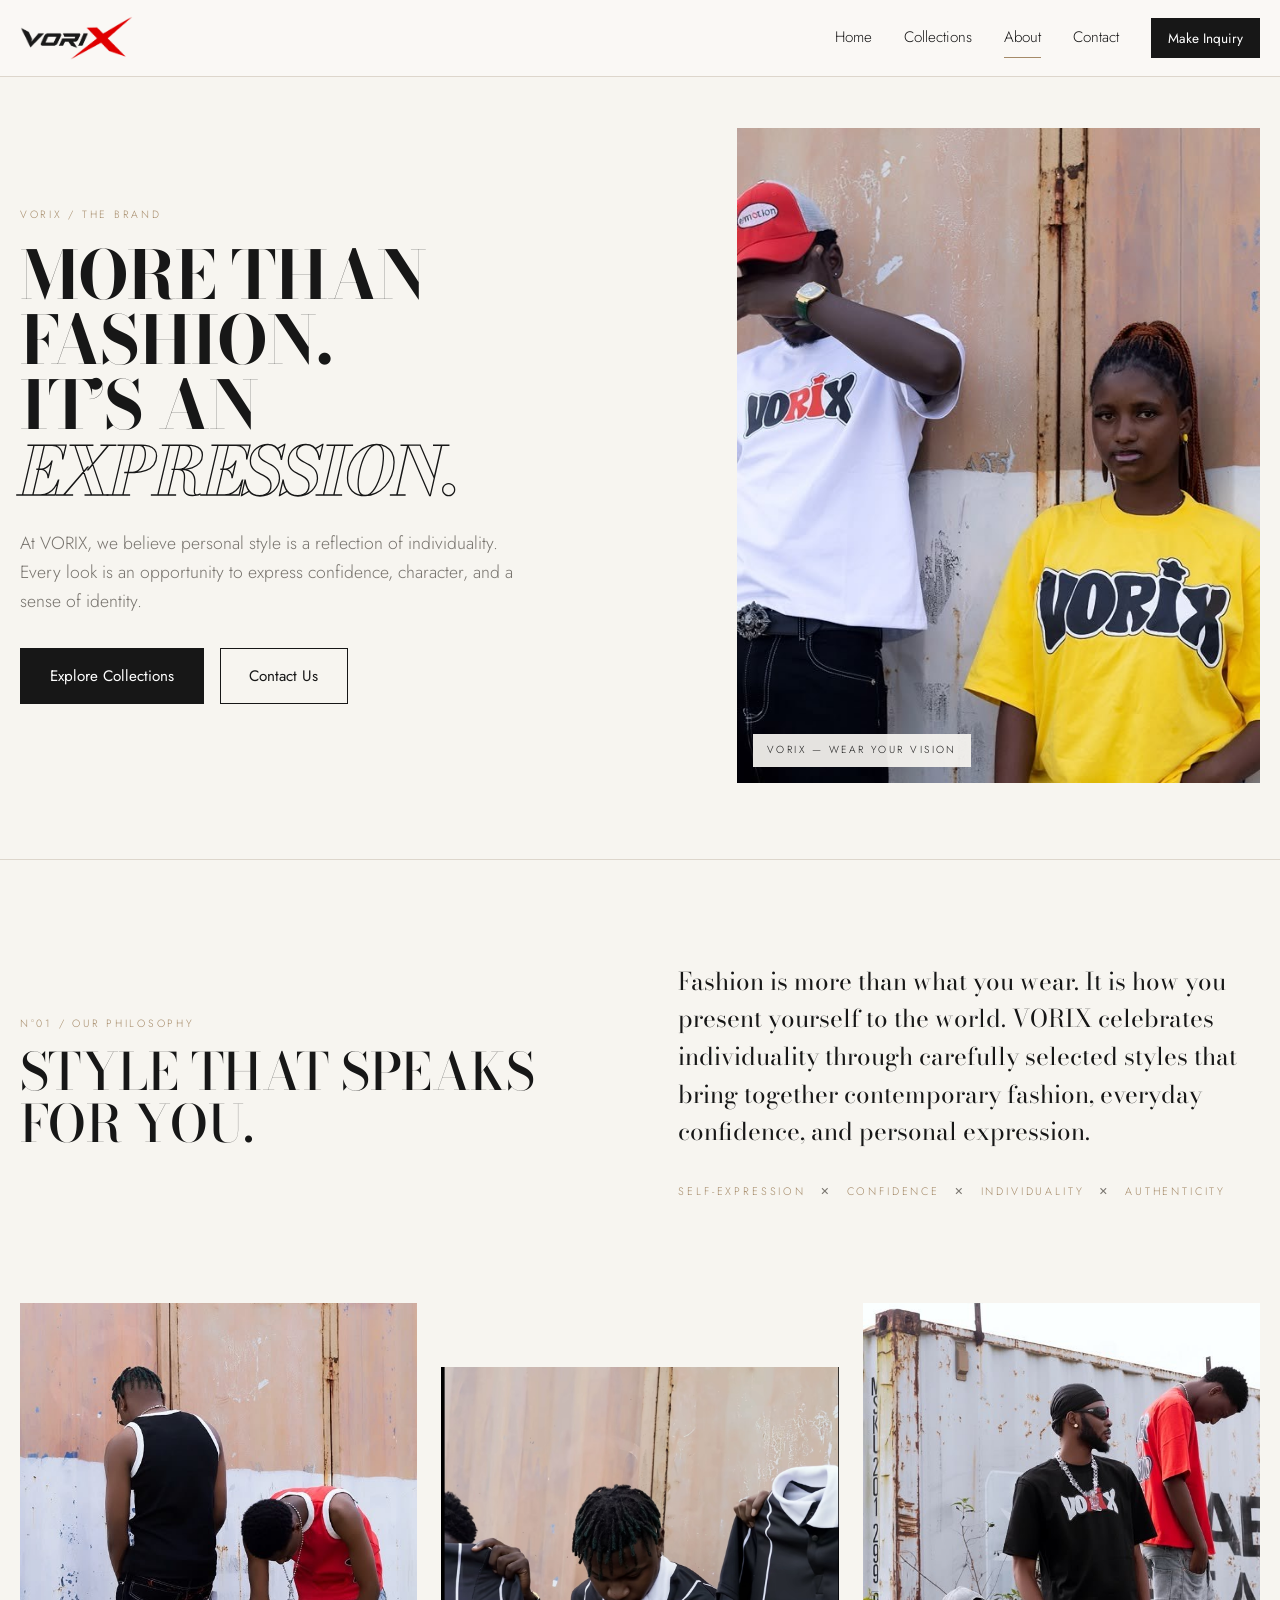
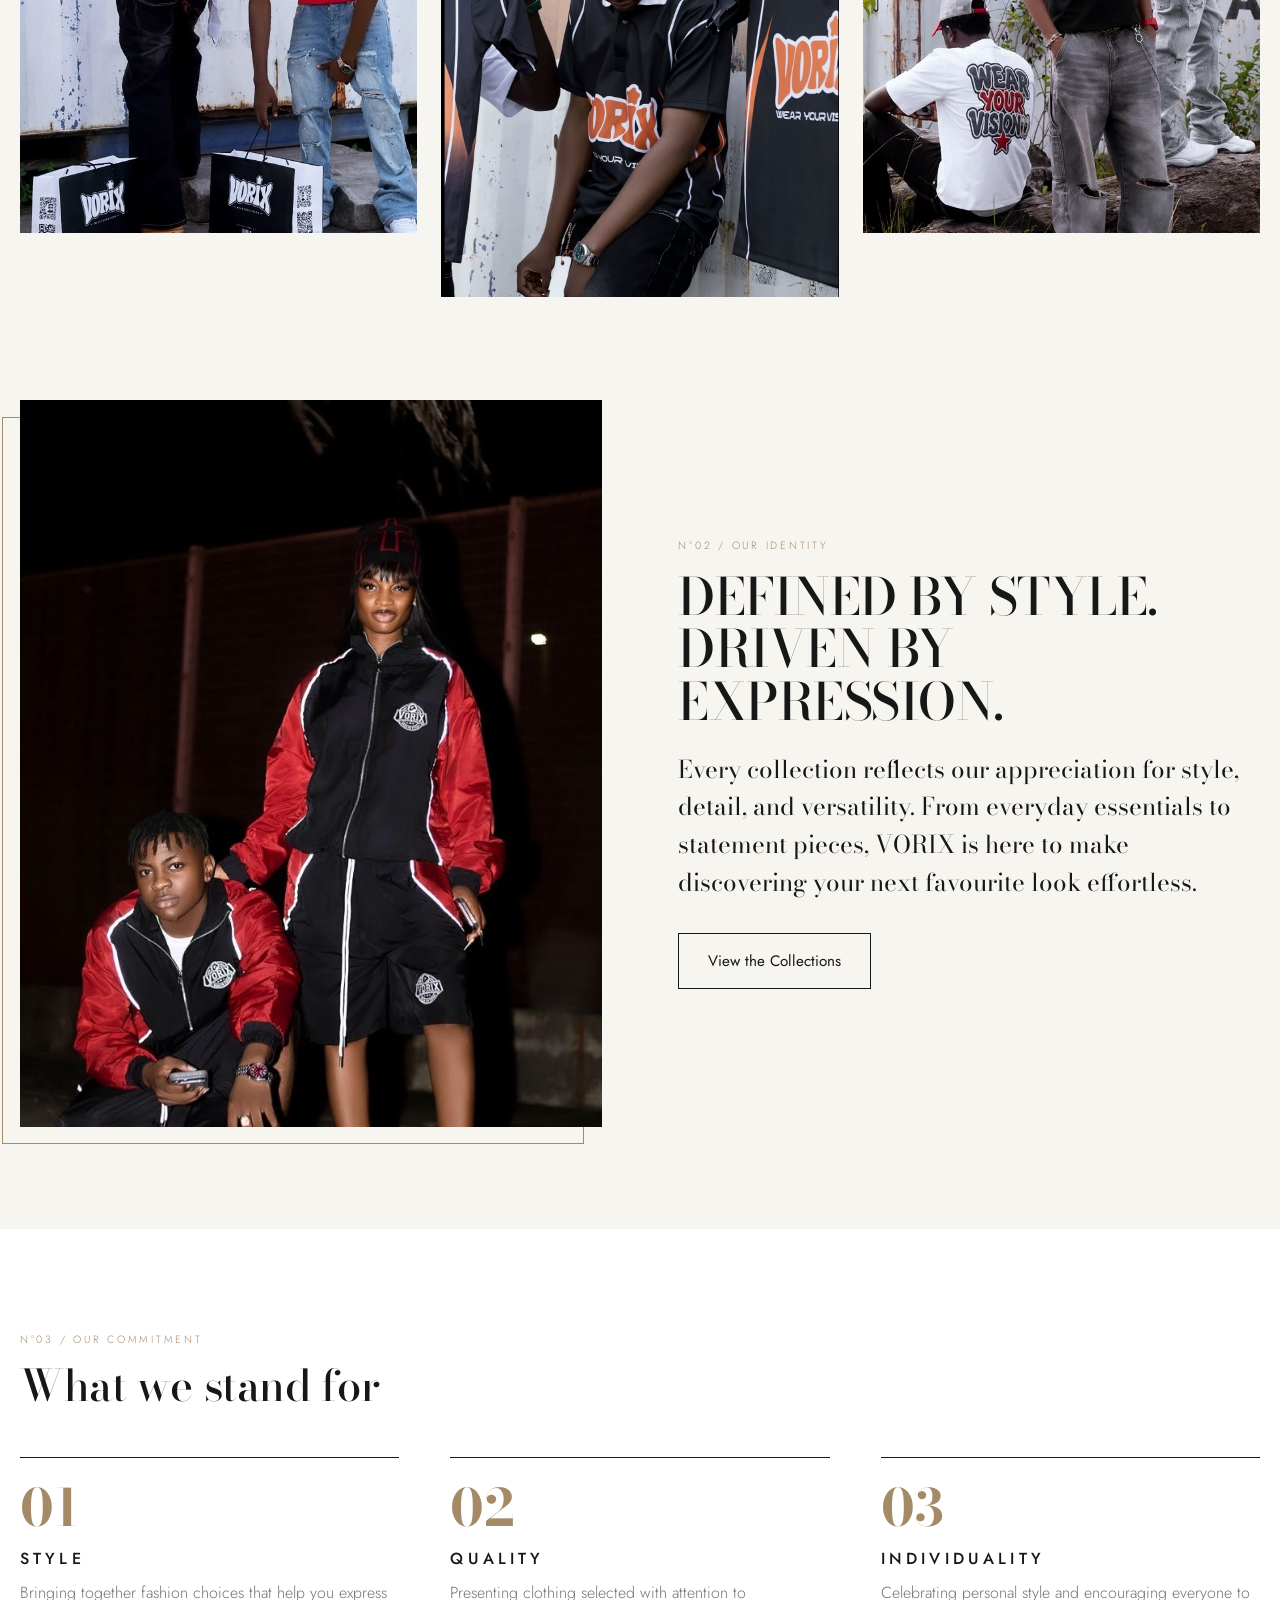
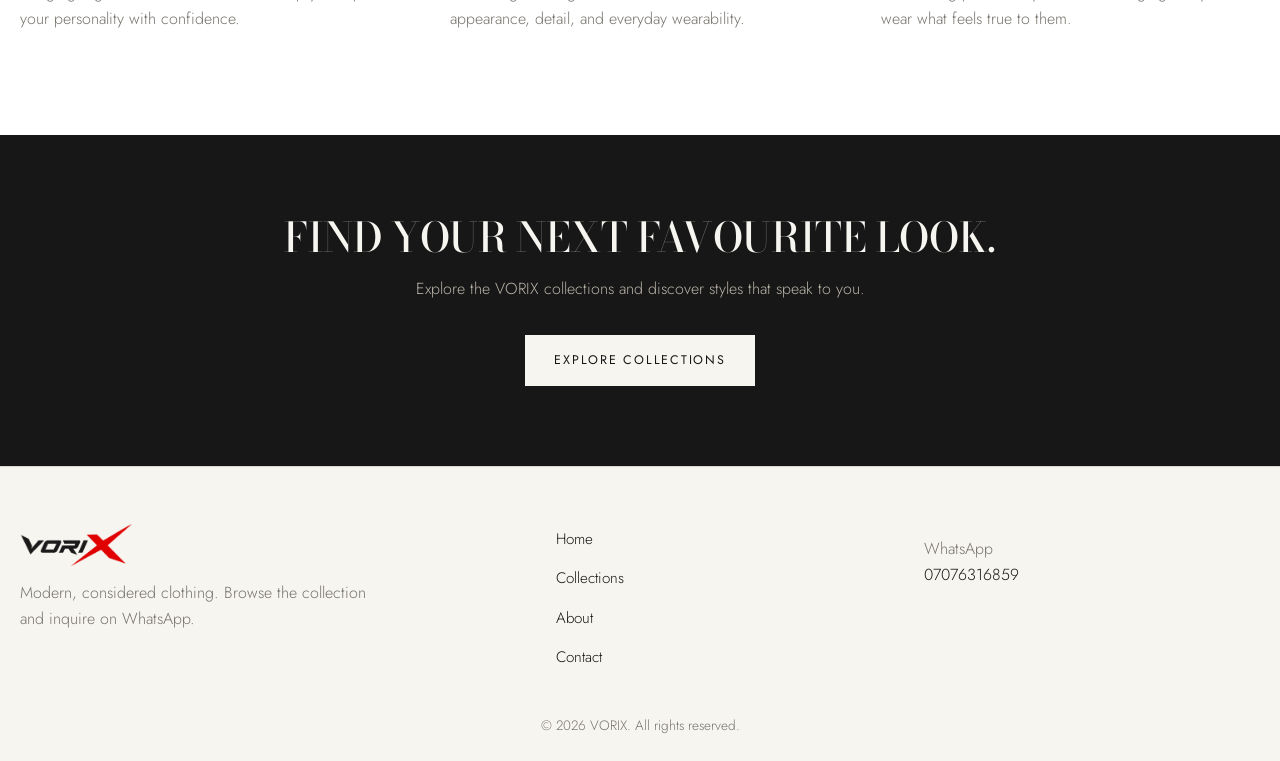
==== about.html @ 51e344a9 "Add files via upload" ====
<!DOCTYPE html>
<html lang="en">
<head>
<meta charset="UTF-8">
<meta name="viewport" content="width=device-width, initial-scale=1">
<title>About | VORIX</title>
<meta name="description" content="Learn about VORIX, its philosophy and fashion identity.">
<meta property="og:title" content="About | VORIX">
<meta property="og:description" content="Learn about VORIX, its philosophy and fashion identity.">
<meta property="og:type" content="website">
<meta property="og:image" content="assets/images/hero.jpg">
<link rel="icon" href="assets/icons/favicon.png">
<link rel="preconnect" href="https://fonts.googleapis.com">
<link rel="preconnect" href="https://fonts.gstatic.com" crossorigin>
<link href="https://fonts.googleapis.com/css2?family=Bodoni+Moda:ital,wght@0,500;0,700;1,500;1,700&family=Jost:wght@300;400;500&display=swap" rel="stylesheet">
<link rel="stylesheet" href="css/style.css">
<link rel="stylesheet" href="css/about.css">
<script>
function imgFallback(i){i.onerror=null;i.src='data:image/svg+xml;utf8,'+encodeURIComponent('<svg xmlns="http://www.w3.org/2000/svg" viewBox="0 0 400 500"><rect width="400" height="500" fill="#E8E2D9"/><text x="200" y="255" text-anchor="middle" font-family="Georgia,serif" font-size="28" letter-spacing="6" fill="#8A8178">VORIX</text></svg>');}
function fitImg(i){var t=i.naturalHeight/i.naturalWidth>1.18;i.classList.toggle('tall',t);i.parentElement.style.background=(t&&i.dataset.bg)?i.dataset.bg:'';}
function logoFallback(i){var s=document.createElement('span');s.className='wordmark';s.textContent='VORIX';i.replaceWith(s);}
</script>
</head>
<body>
<a class="skip" href="#main">Skip to content</a>
<header class="site-header">
  <div class="container bar">
    <a class="logo" href="index.html" aria-label="VORIX home"><img src="assets/images/logo.png" alt="VORIX" onerror="logoFallback(this)"></a>
    <nav id="nav" aria-label="Main">
      <a href="index.html" >Home</a>
      <a href="collections.html" >Collections</a>
      <a href="about.html" aria-current="page">About</a>
      <a href="contact.html" >Contact</a>
      <a class="btn btn-sm nav-cta" href="#" data-wa target="_blank" rel="noopener">Make Inquiry</a>
    </nav>
    <button class="menu-btn" aria-label="Menu" aria-expanded="false" aria-controls="nav"><span></span><span></span></button>
  </div>
</header>
<main id="main">
<section class="ab-hero"><div class="container wrap">
  <div class="ab-text">
    <span class="eyebrow">VORIX / The Brand</span>
    <h1><span class="l">MORE THAN FASHION.</span><span class="l">IT’S AN <em>EXPRESSION.</em></span></h1>
    <p class="lead">At VORIX, we believe personal style is a reflection of individuality. Every look is an opportunity to express confidence, character, and a sense of identity.</p>
    <div class="btn-row"><a class="btn" href="collections.html">Explore Collections</a><a class="btn btn-ghost" href="contact.html">Contact Us</a></div>
  </div>
  <figure class="ab-photo frame"><img src="assets/images/brand/brand-01.jpg" alt="Two models wearing white and yellow VORIX graphic tees against a rusted container" onerror="imgFallback(this)"><figcaption>VORIX — Wear Your Vision</figcaption></figure>
</div></section>

<section class="ab-phil"><div class="container ab-two reveal">
  <div><span class="eyebrow">N°01 / Our Philosophy</span><h2>STYLE THAT SPEAKS FOR YOU.</h2></div>
  <div><p class="big">Fashion is more than what you wear. It is how you present yourself to the world. VORIX celebrates individuality through carefully selected styles that bring together contemporary fashion, everyday confidence, and personal expression.</p>
  <p class="keys">Self-expression<i>✕</i>Confidence<i>✕</i>Individuality<i>✕</i>Authenticity</p></div>
</div></section>

<section class="container ab-strip" aria-label="VORIX photography">
  <figure class="reveal"><img src="assets/images/brand/brand-02.jpg" alt="Models beside VORIX shopping bags" loading="lazy" onerror="imgFallback(this)"></figure>
  <figure class="reveal"><img src="assets/images/brand/brand-04.jpg" alt="Models in black and orange VORIX jerseys" loading="lazy" onerror="imgFallback(this)"></figure>
  <figure class="reveal"><img src="assets/images/hero.jpg" alt="Three models in VORIX graphic tees" loading="lazy" onerror="imgFallback(this)"></figure>
</section>

<section class="ab-id"><div class="container ab-two flip">
  <figure class="ab-photo frame reveal"><img src="assets/images/brand/brand-03.jpg" alt="Two models in red and black VORIX track sets at night" loading="lazy" onerror="imgFallback(this)"></figure>
  <div class="reveal"><span class="eyebrow">N°02 / Our Identity</span><h2>DEFINED BY STYLE. DRIVEN BY EXPRESSION.</h2>
  <p class="big">Every collection reflects our appreciation for style, detail, and versatility. From everyday essentials to statement pieces, VORIX is here to make discovering your next favourite look effortless.</p>
  <a class="btn btn-ghost" href="collections.html">View the Collections</a></div>
</div></section>

<section class="ab-commit"><div class="container">
  <div class="reveal"><span class="eyebrow">N°03 / Our Commitment</span><h2>What we stand for</h2></div>
  <div class="ab-cols">
    <article class="reveal"><b>01</b><h3>STYLE</h3><p>Bringing together fashion choices that help you express your personality with confidence.</p></article>
    <article class="reveal"><b>02</b><h3>QUALITY</h3><p>Presenting clothing selected with attention to appearance, detail, and everyday wearability.</p></article>
    <article class="reveal"><b>03</b><h3>INDIVIDUALITY</h3><p>Celebrating personal style and encouraging everyone to wear what feels true to them.</p></article>
  </div>
</div></section>

<section class="cta"><div class="container reveal"><h2>FIND YOUR NEXT FAVOURITE LOOK.</h2><p>Explore the VORIX collections and discover styles that speak to you.</p>
  <div class="btn-row center"><a class="btn" href="collections.html">Explore Collections</a></div></div></section>
</main>
<footer class="site-footer">
  <div class="container foot">
    <div><a class="logo" href="index.html"><img src="assets/images/logo.png" alt="VORIX" onerror="logoFallback(this)"></a>
      <p>Modern, considered clothing. Browse the collection and inquire on WhatsApp.</p></div>
    <nav aria-label="Footer"><a href="index.html">Home</a><a href="collections.html">Collections</a><a href="about.html">About</a><a href="contact.html">Contact</a></nav>
    <div><p>WhatsApp</p><a href="#" data-wa target="_blank" rel="noopener">07076316859</a></div>
  </div>
  <p class="copy">© <span class="year"></span> VORIX. All rights reserved.</p>
</footer>
<script src="js/products.js"></script>
<script src="js/main.js"></script>

</body>
</html>
---- css/style.css ----
:root{--bg:#FAF8F5;--ink:#1A1A1A;--stone:#6F675F;--sand:#E8E2D9;--line:#DDD6CC;--max:1280px}
*{box-sizing:border-box;margin:0}html{scroll-behavior:smooth}
body{font:300 1rem/1.65 Jost,system-ui,sans-serif;background:var(--bg);color:var(--ink);overflow-x:hidden}
img{display:block;max-width:100%}a{color:inherit;text-decoration:none}
h1,h2,h3{font-family:"Bodoni Moda",Georgia,serif;font-weight:500;line-height:1.1}
h1{font-size:clamp(2.8rem,6vw,5rem)}h2{font-size:clamp(1.8rem,3.2vw,2.6rem)}h3{font-size:1.3rem}
.container{width:min(100% - 2.5rem,var(--max));margin-inline:auto}
.muted{color:var(--stone);font-size:.9rem}
:focus-visible{outline:2px solid var(--ink);outline-offset:3px}
.skip{position:absolute;left:-999px}.skip:focus{left:1rem;top:1rem;background:#fff;padding:.5rem;z-index:99}
.site-header{position:sticky;top:0;z-index:50;background:rgba(250,248,245,.94);backdrop-filter:blur(8px);border-bottom:1px solid var(--line)}
.bar{display:flex;align-items:center;justify-content:space-between;height:76px}
.logo img{height:44px;width:auto}.wordmark{font:500 1.6rem "Bodoni Moda",serif;letter-spacing:.35em}
nav{display:flex;align-items:center;gap:2rem}nav a{font-size:.95rem;padding:.25rem 0;border-bottom:1px solid transparent;transition:border-color .25s}
nav a:hover,nav a[aria-current]{border-color:var(--ink)}nav a.btn{border:1px solid var(--ink)}
.btn{display:inline-block;background:var(--ink);color:#fff;padding:.9rem 1.8rem;border:1px solid var(--ink);font-weight:400;cursor:pointer;font-family:inherit;font-size:.95rem;transition:background .25s,color .25s}
.btn:hover{background:transparent;color:var(--ink)}.btn-ghost{background:transparent;color:var(--ink)}.btn-ghost:hover{background:var(--ink);color:#fff}
.btn-sm{padding:.5rem 1rem;font-size:.85rem}nav a.btn:hover{border-color:var(--ink)}
.btn-row{display:flex;gap:1rem;flex-wrap:wrap}.center{justify-content:center}
.link{border-bottom:1px solid var(--ink);padding-bottom:1px}
.menu-btn{display:none;background:none;border:0;width:40px;height:40px;cursor:pointer;position:relative}
.menu-btn span{position:absolute;left:8px;right:8px;height:1.5px;background:var(--ink);transition:transform .3s}
.menu-btn span:first-child{top:15px}.menu-btn span:last-child{top:23px}
.menu-btn[aria-expanded=true] span:first-child{transform:translateY(4px) rotate(45deg)}.menu-btn[aria-expanded=true] span:last-child{transform:translateY(-4px) rotate(-45deg)}
.hero{padding:2.5rem 0 4rem}.hero-grid{display:grid;grid-template-columns:1fr 1.1fr;gap:4rem;align-items:center}
.hero-text p{margin:1.5rem 0 2rem;max-width:30rem;color:var(--stone);font-size:1.1rem}
.hero-img{aspect-ratio:4/5;max-height:80vh;overflow:hidden;background:var(--sand)}.hero-img img{width:100%;height:100%;object-fit:cover;object-position:center top}
.section{padding:5rem 0}.alt{background:#fff}
.sec-head{display:flex;justify-content:space-between;align-items:baseline;gap:1rem;margin-bottom:2.2rem}
.tiles{display:grid;grid-template-columns:repeat(auto-fit,minmax(220px,1fr));gap:1.25rem}
.tile{position:relative;aspect-ratio:3/4;overflow:hidden;background:var(--sand)}
.tile img,.card-img img{width:100%;height:100%;object-fit:cover;transition:transform .8s ease}
.tile:hover img,.card:hover .card-img img{transform:scale(1.05)}
.tile-text{position:absolute;inset:auto 0 0;padding:1.2rem;color:#fff;background:linear-gradient(transparent,rgba(0,0,0,.55));display:flex;flex-direction:column}
.tile-text strong{font:500 1.5rem "Bodoni Moda",serif}.tile-text small{opacity:.85}
.grid{display:grid;grid-template-columns:repeat(4,1fr);gap:2rem 1.5rem}
.card-img{display:block;position:relative;aspect-ratio:3/4;overflow:hidden;background:var(--sand)}
.tag{position:absolute;top:.8rem;left:.8rem;background:var(--bg);font-size:.75rem;padding:.2rem .6rem}
.card-body{padding-top:.9rem}.card-body h3{margin:.15rem 0 .3rem}.price{font-weight:500}.avail{font-size:.85rem;color:var(--stone)}
.card-actions{display:flex;align-items:center;justify-content:space-between;gap:.5rem;margin-top:.9rem;flex-wrap:wrap}
.editorial{display:grid;grid-template-columns:1fr 1fr;gap:4rem;align-items:center}
.ed-img{aspect-ratio:4/5;overflow:hidden;background:var(--sand)}.ed-img img{width:100%;height:100%;object-fit:cover}
.ed-text p{margin:1.2rem 0 2rem;max-width:30rem;color:var(--stone)}
.cta{background:var(--sand);text-align:center;padding:5rem 0}.cta p{margin:1rem 0 2rem;color:var(--stone)}
.site-footer{border-top:1px solid var(--line);padding:3.5rem 0 1.5rem}
.foot{display:grid;grid-template-columns:1.5fr 1fr 1fr;gap:2rem}.foot p{color:var(--stone);margin-top:.8rem;max-width:22rem}
.foot nav{flex-direction:column;align-items:flex-start;gap:.4rem}.foot a:hover{text-decoration:underline}
.copy{text-align:center;margin-top:2.5rem;font-size:.85rem;color:var(--stone)}
.reveal{opacity:0;transform:translateY(16px);transition:opacity .7s ease,transform .7s ease}.reveal.in{opacity:1;transform:none}
@media(max-width:1000px){.grid{grid-template-columns:repeat(3,1fr)}}
@media(max-width:820px){
 .menu-btn{display:block}
 nav{position:absolute;top:76px;left:0;right:0;background:var(--bg);flex-direction:column;align-items:flex-start;padding:0 1.25rem;gap:1.2rem;max-height:0;overflow:hidden;border-bottom:1px solid transparent;transition:max-height .35s ease,padding .35s}
 nav.open{max-height:420px;padding:1.5rem 1.25rem;border-color:var(--line)}
 .hero-grid,.editorial{grid-template-columns:1fr;gap:2rem}.hero-img{max-height:none;order:-1}
 .grid{grid-template-columns:repeat(2,1fr);gap:1.5rem 1rem}.foot{grid-template-columns:1fr}.section{padding:3.5rem 0}
 .tiles{grid-template-columns:repeat(2,1fr)}
}
@media(max-width:480px){.btn-row .btn{flex:1;text-align:center}.card-actions .btn{flex:1;text-align:center}}
@media(prefers-reduced-motion:reduce){html{scroll-behavior:auto}*{transition:none!important}.reveal{opacity:1;transform:none}}
:root{--red:#D80000}
.tag{background:var(--red);color:#fff}
.link:hover,.tile:hover strong{color:var(--red)}.link:hover{border-color:var(--red)}
nav a:hover,nav a[aria-current]{border-color:var(--red)}
.hero-img img{object-position:center 30%}
.card-body h3{font-size:1.25rem}
@media(max-width:480px){.logo img{height:38px}}

/* ===== Premium palette + hero (art-directed) ===== */
:root{--bg:#F7F5F0;--ink:#171717;--stone:#77736D;--bronze:#A58A68;--display:"Bodoni Moda",Georgia,serif}
.tag{background:var(--bronze)}
.link:hover,.tile:hover strong{color:var(--bronze)}.link:hover{border-color:var(--bronze)}
nav a:hover,nav a[aria-current]{border-color:var(--bronze)}
h1,h2{letter-spacing:-.01em}
.hero{padding:clamp(1.25rem,2.5vw,2.25rem) 0 clamp(3rem,6vw,5rem)}
.hero-grid{display:grid;grid-template-columns:45fr 55fr;gap:clamp(1.5rem,3.5vw,4rem);width:min(100% - 2.5rem,1560px);margin-inline:auto;min-height:clamp(560px,80vh,880px);align-items:stretch}
.hero-text{display:flex;flex-direction:column;justify-content:center;min-width:0;padding:.5rem 0}
.label{display:flex;align-items:center;gap:1rem;font-size:.7rem;letter-spacing:.28em;text-transform:uppercase;color:var(--stone)}
.label b{color:var(--bronze);font-weight:500}.label::after{content:"";height:1px;width:56px;background:var(--bronze)}
.hero h1{font-family:var(--display);font-weight:700;font-size:clamp(2.5rem,5.2vw,6.2rem);line-height:.96;letter-spacing:-.02em;margin:1.7rem 0}
.hero h1 .ln{display:block;white-space:nowrap}
.hero h1 em{font-style:italic;color:transparent;-webkit-text-stroke:1.3px var(--ink)}
.hero .sub{max-width:28rem;color:var(--stone);font-size:1.05rem;margin:0 0 2rem}
.hero .btn{text-transform:uppercase;letter-spacing:.14em;font-size:.76rem;padding:1.05rem 1.9rem}
.hero-foot{display:flex;align-items:center;justify-content:space-between;margin-top:clamp(2rem,5vh,3.5rem);padding-top:1rem;border-top:1px solid var(--line);font-size:.68rem;letter-spacing:.28em;text-transform:uppercase;color:var(--stone)}
.scroll{display:flex;align-items:center;gap:.8rem}.scroll i{display:block;width:1px;height:34px;background:var(--ink);transform-origin:top;animation:drop 2.4s ease-in-out infinite}
.sig{font-family:var(--display);font-weight:700;font-size:.95rem;letter-spacing:.3em;color:var(--ink)}.sig b{color:var(--bronze)}
.hero-photo{position:relative;margin:0;overflow:hidden;border-radius:2px;background:var(--sand);min-height:420px}
.hero-photo img{position:absolute;inset:0;width:100%;height:100%;object-fit:cover;object-position:center 42%}
.hero-photo figcaption,.hero-photo .idx{position:absolute;background:rgba(247,245,240,.93);color:var(--ink);font-size:.64rem;letter-spacing:.24em;text-transform:uppercase;padding:.5rem .9rem}
.hero-photo figcaption{left:1.1rem;bottom:1.1rem}.hero-photo .idx{right:1.1rem;top:1.1rem;color:var(--stone)}
@keyframes up{from{opacity:0;transform:translateY(22px)}to{opacity:1;transform:none}}
@keyframes fade{from{opacity:0}to{opacity:1}}
@keyframes wipe{from{clip-path:inset(0 0 100% 0)}to{clip-path:inset(0)}}
@keyframes zoom{from{transform:scale(1.08)}to{transform:none}}
@keyframes drop{0%{transform:scaleY(0)}55%{transform:scaleY(1);opacity:1}100%{transform:scaleY(1);opacity:0}}
.label{animation:fade .8s .1s both}
.hero h1 .ln:nth-child(1){animation:up .9s .3s both}.hero h1 .ln:nth-child(2){animation:up .9s .45s both}
.hero .sub{animation:up .8s .7s both}.hero .btn-row{animation:up .8s .85s both}.hero-foot{animation:fade 1s 1.1s both}
.hero-photo{animation:wipe 1.2s .35s cubic-bezier(.7,0,.2,1) both}.hero-photo img{animation:zoom 1.8s .35s ease-out both}
@media(max-width:820px){
 .hero-grid{grid-template-columns:1fr;min-height:0;gap:1.75rem}
 .hero h1{font-size:clamp(2.4rem,11vw,4.2rem);margin:1.2rem 0}
 .hero-photo{aspect-ratio:4/5;min-height:0}.hero-foot .scroll{display:none}.hero-foot{margin-top:1.5rem}
}
@media(prefers-reduced-motion:reduce){.hero *,.hero-photo,.label{animation:none!important}}
.hero-grid{width:min(100% - 2.5rem,var(--max))}
.hero h1{font-size:clamp(2.5rem,4.8vw,5.6rem)}
.label{font-size:.66rem;letter-spacing:.22em;white-space:nowrap}
@media(max-width:820px){.label{white-space:normal;line-height:1.6}.label::after{display:none}.hero h1{font-size:clamp(2.4rem,11vw,4.2rem)}}

/* ===== Premium enhancement pass ===== */
body{animation:fade .6s both}
.eyebrow{display:block;font-size:.66rem;letter-spacing:.26em;text-transform:uppercase;color:var(--bronze);margin-bottom:.8rem}
.site-header{transition:box-shadow .3s}.site-header.scrolled{box-shadow:0 8px 28px rgba(23,23,23,.07)}
nav a:not(.btn){position:relative;border-bottom:0!important}
nav a:not(.btn)::after{content:"";position:absolute;left:0;right:0;bottom:-3px;height:1px;background:var(--bronze);transform:scaleX(0);transform-origin:left;transition:transform .35s}
nav a:not(.btn):hover::after,nav a[aria-current]::after{transform:scaleX(1)}
.marquee{border-block:1px solid var(--line);overflow:hidden;padding:.95rem 0}
.track{display:flex;width:max-content;animation:slide 40s linear infinite}
.track span,.track i{white-space:nowrap;padding-right:2.2rem;font-family:var(--display);font-weight:700;font-size:.8rem;letter-spacing:.34em}
.track i{font-style:normal;color:var(--bronze);font-size:.7rem}
@keyframes slide{to{transform:translateX(-50%)}}
.sec-head h2{margin:0}.sec-head{align-items:flex-end}
.tile-text strong::after{content:" →";opacity:0;margin-left:-.5em;transition:opacity .3s,margin .3s}
.tile:hover .tile-text strong::after{opacity:1;margin-left:0}
.card-img::after{content:"View details";position:absolute;inset:auto 0 0;padding:.85rem;text-align:center;background:rgba(247,245,240,.94);font-size:.64rem;letter-spacing:.24em;text-transform:uppercase;transform:translateY(100%);transition:transform .35s ease}
.card:hover .card-img::after{transform:none}
@media(hover:none){.card-img::after{display:none}}
.card-body .muted{font-size:.68rem;letter-spacing:.2em;text-transform:uppercase}
.card-actions .link{font-size:.7rem;letter-spacing:.16em;text-transform:uppercase}
.card-actions .btn{text-transform:uppercase;letter-spacing:.12em;font-size:.66rem}
.ed-img{position:relative;overflow:visible;isolation:isolate}
.ed-img::before{content:"";position:absolute;inset:1.1rem -1.1rem -1.1rem 1.1rem;border:1px solid var(--bronze);z-index:-1}
.ed-img img{aspect-ratio:4/5}
.ed-text .eyebrow{margin-bottom:1rem}
.cta{background:var(--ink);color:var(--bg)}.cta p{color:#B9B3A9}
.cta .btn{background:var(--bg);color:var(--ink);border-color:var(--bg)}.cta .btn:hover{background:transparent;color:var(--bg)}
.cta .btn-ghost{background:transparent;color:var(--bg);border-color:rgba(247,245,240,.5)}.cta .btn-ghost:hover{background:var(--bg);color:var(--ink)}
.page-head{border-bottom:1px solid var(--line);margin-bottom:2.5rem;padding-bottom:3rem!important}
.page-head h1{text-transform:uppercase}
@media(max-width:820px){.ed-img::before{inset:.8rem -.8rem -.8rem .8rem}.sec-head{flex-wrap:wrap}}
@media(prefers-reduced-motion:reduce){body,.track{animation:none!important}}

/* ===== Colour-variant cards ===== */
.card-img{aspect-ratio:1/1}.tile{aspect-ratio:1/1}
.card-img img,.tile img{object-fit:cover}
.card-img img.tall,.tile img.tall{object-fit:contain}
.card-img::after{display:none}
.row{display:flex;justify-content:space-between;align-items:center;gap:.6rem;margin:.2rem 0 0}
.dots{display:flex;align-items:center;gap:.4rem}
.dot{width:16px;height:16px;border-radius:50%;border:1px solid rgba(23,23,23,.28);padding:0;cursor:pointer;transition:transform .2s,box-shadow .2s}
.dot:hover,.dot.on{transform:scale(1.15);box-shadow:0 0 0 2px var(--bg),0 0 0 3px var(--ink)}
.more{font-size:.72rem;color:var(--stone)}
.btn-block{display:block;width:100%;text-align:center;margin-top:.9rem;text-transform:uppercase;letter-spacing:.14em;font-size:.7rem;padding:.8rem 1rem}
body.lock{overflow:hidden}
---- css/about.css ----
.ab-hero{padding:clamp(1.5rem,4vw,3.5rem) 0 clamp(3rem,6vw,6rem)}
.ab-hero .wrap{display:grid;grid-template-columns:1.1fr .9fr;gap:clamp(2.5rem,6vw,6rem);align-items:center}
.ab-hero h1{font-size:clamp(2.3rem,5.2vw,5.4rem);line-height:.98;text-transform:uppercase;font-weight:700;letter-spacing:-.02em;margin:1.2rem 0 1.6rem}
.ab-hero h1 .l{display:block}
.ab-hero h1 em{font-style:italic;color:transparent;-webkit-text-stroke:1.3px var(--ink)}
.lead{max-width:31rem;color:var(--stone);font-size:1.1rem;margin-bottom:2rem}
.ab-photo{position:relative;margin:0;aspect-ratio:4/5;background:var(--sand)}
.ab-photo img{width:100%;height:100%;object-fit:cover;object-position:center 35%}
.frame{isolation:isolate}
.frame::before{content:"";position:absolute;inset:1.1rem -1.1rem -1.1rem 1.1rem;border:1px solid var(--bronze);z-index:-1}
.ab-photo figcaption{position:absolute;left:1rem;bottom:1rem;background:rgba(247,245,240,.93);font-size:.64rem;letter-spacing:.24em;text-transform:uppercase;padding:.5rem .9rem}
.ab-hero .eyebrow{animation:fade .8s .1s both}
.ab-hero h1 .l:nth-child(1){animation:up .9s .25s both}.ab-hero h1 .l:nth-child(2){animation:up .9s .4s both}
.ab-hero .lead{animation:up .8s .6s both}.ab-hero .btn-row{animation:up .8s .75s both}
.ab-hero .ab-photo{animation:wipe 1.2s .3s cubic-bezier(.7,0,.2,1) both}
.ab-two{display:grid;grid-template-columns:1fr 1fr;gap:clamp(2.5rem,6vw,6rem);align-items:center}
.ab-phil{padding:clamp(4rem,8vw,8rem) 0;border-top:1px solid var(--line)}
.ab-phil h2,.ab-id h2{font-size:clamp(1.9rem,4vw,3.8rem);text-transform:uppercase;line-height:1.02;letter-spacing:-.01em}
.big{font-family:var(--display);font-size:clamp(1.2rem,1.9vw,1.65rem);line-height:1.55;font-weight:400}
.keys{margin-top:2rem;font-size:.68rem;letter-spacing:.26em;text-transform:uppercase;color:var(--bronze)}
.keys i{font-style:normal;color:var(--stone);padding:0 .9rem}
.ab-strip{display:grid;grid-template-columns:repeat(3,1fr);gap:clamp(.6rem,2vw,1.5rem);align-items:start;padding-bottom:clamp(4rem,8vw,8rem)}
.ab-strip figure{margin:0;aspect-ratio:3/4;overflow:hidden;background:var(--sand)}
.ab-strip figure:nth-child(2){margin-top:clamp(0rem,5vw,5rem)}
.ab-strip img{width:100%;height:100%;object-fit:cover;transition:transform .9s ease}.ab-strip figure:hover img{transform:scale(1.05)}
.ab-id{padding-bottom:clamp(4rem,8vw,8rem)}
.ab-id .frame::before{inset:1.1rem 1.1rem -1.1rem -1.1rem}
.ab-id .big{margin:1.5rem 0 2rem}.ab-id .eyebrow{margin-bottom:1rem}
.ab-commit{background:#fff;padding:clamp(4rem,8vw,7rem) 0}
.ab-commit h2{font-size:clamp(1.9rem,3.4vw,3rem)}
.ab-cols{display:grid;grid-template-columns:repeat(3,1fr);gap:clamp(1.5rem,4vw,4rem);margin-top:3rem}
.ab-cols article{border-top:1px solid var(--ink);padding-top:1.5rem}
.ab-cols b{display:block;font:700 clamp(2.4rem,4vw,3.6rem)/1 var(--display);color:var(--bronze);margin-bottom:1rem}
.ab-cols h3{font-family:Jost,system-ui,sans-serif;font-weight:500;font-size:1rem;letter-spacing:.26em;margin-bottom:.8rem}
.ab-cols p{color:var(--stone);max-width:24rem}
.cta h2{text-transform:uppercase}.cta .btn{text-transform:uppercase;letter-spacing:.14em;font-size:.78rem}
@media(max-width:820px){
 .ab-hero .wrap,.ab-two{grid-template-columns:1fr}
 .frame::before,.ab-id .frame::before{inset:.8rem -.8rem -.8rem .8rem}.ab-id .frame::before{inset:.8rem .8rem -.8rem -.8rem}
 .ab-strip figure:nth-child(2){margin-top:0}
 .ab-cols{grid-template-columns:1fr;gap:2rem}
}
@media(prefers-reduced-motion:reduce){.ab-hero *{animation:none!important}}
.keys{display:flex;flex-wrap:wrap;align-items:center;row-gap:.5rem}
@media(max-width:820px){.ab-hero .wrap,.ab-two{grid-template-columns:minmax(0,1fr)}.keys i{padding:0 .6rem}}
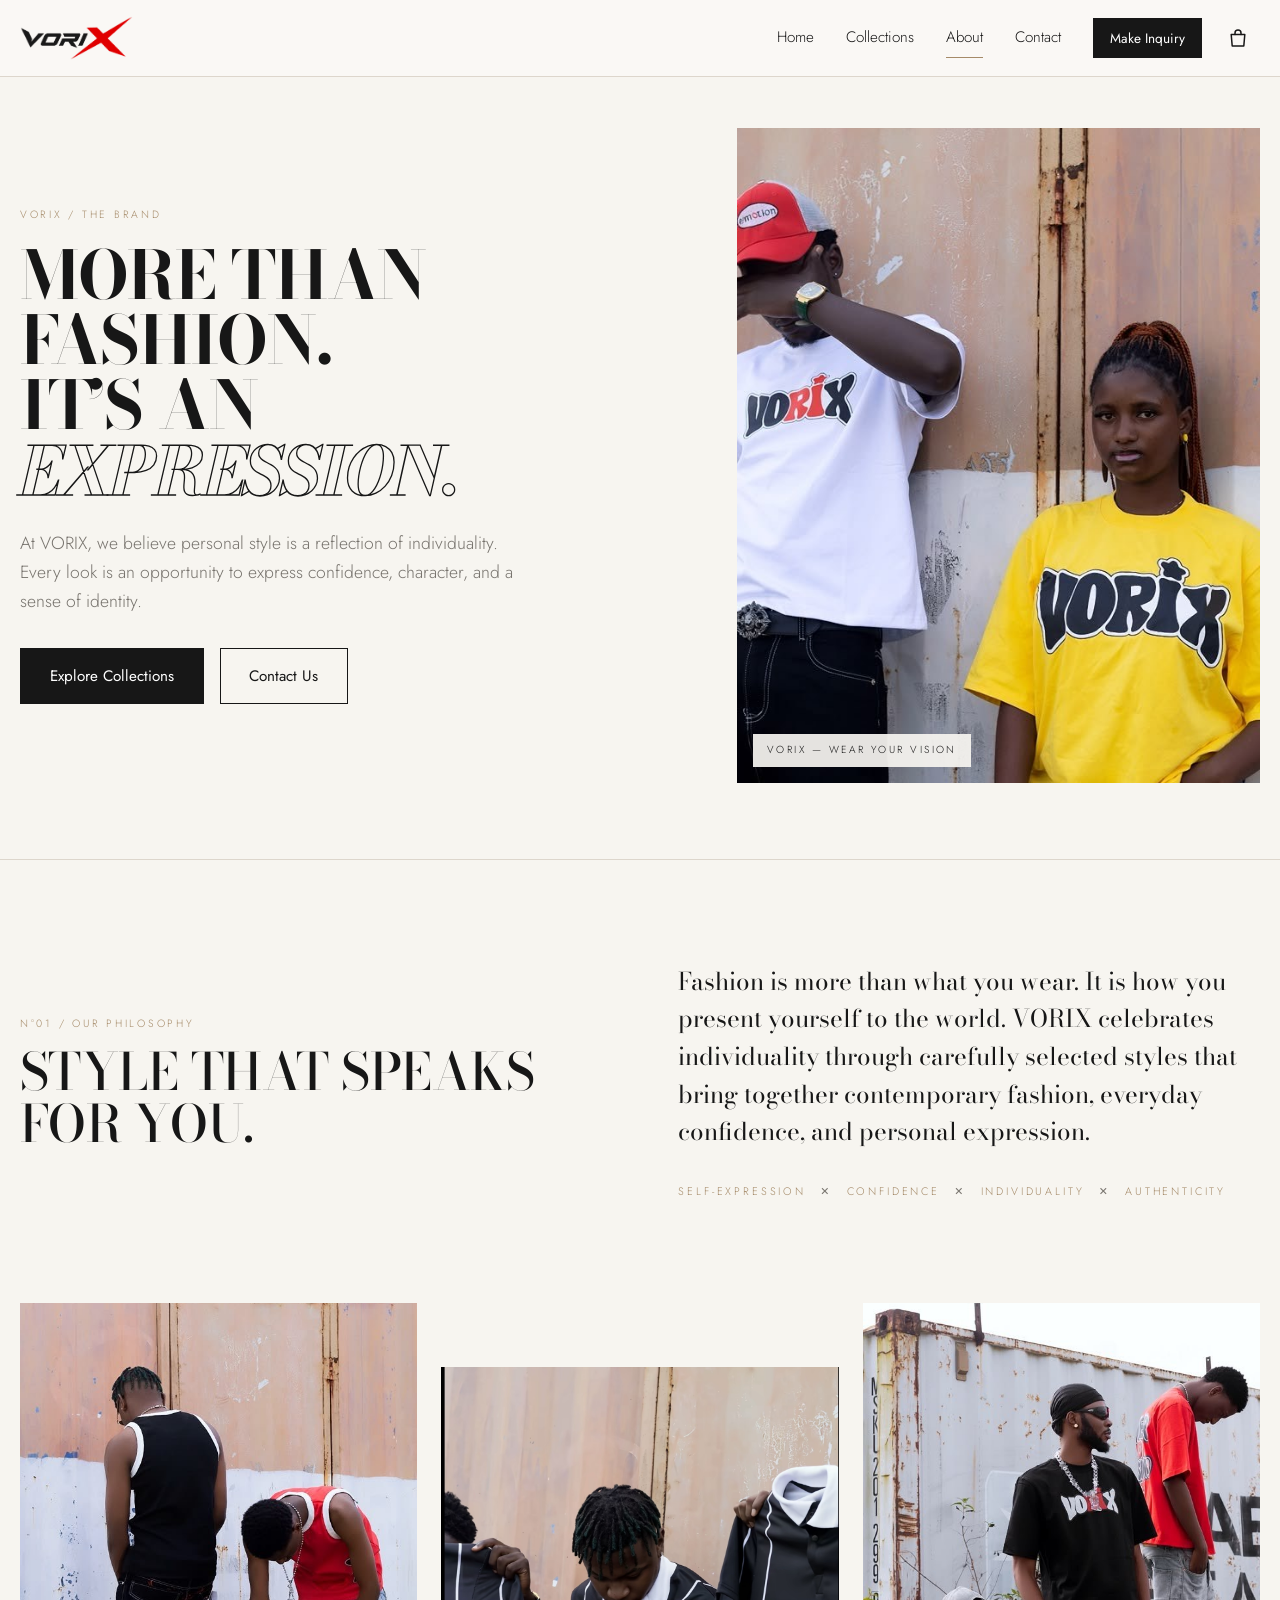
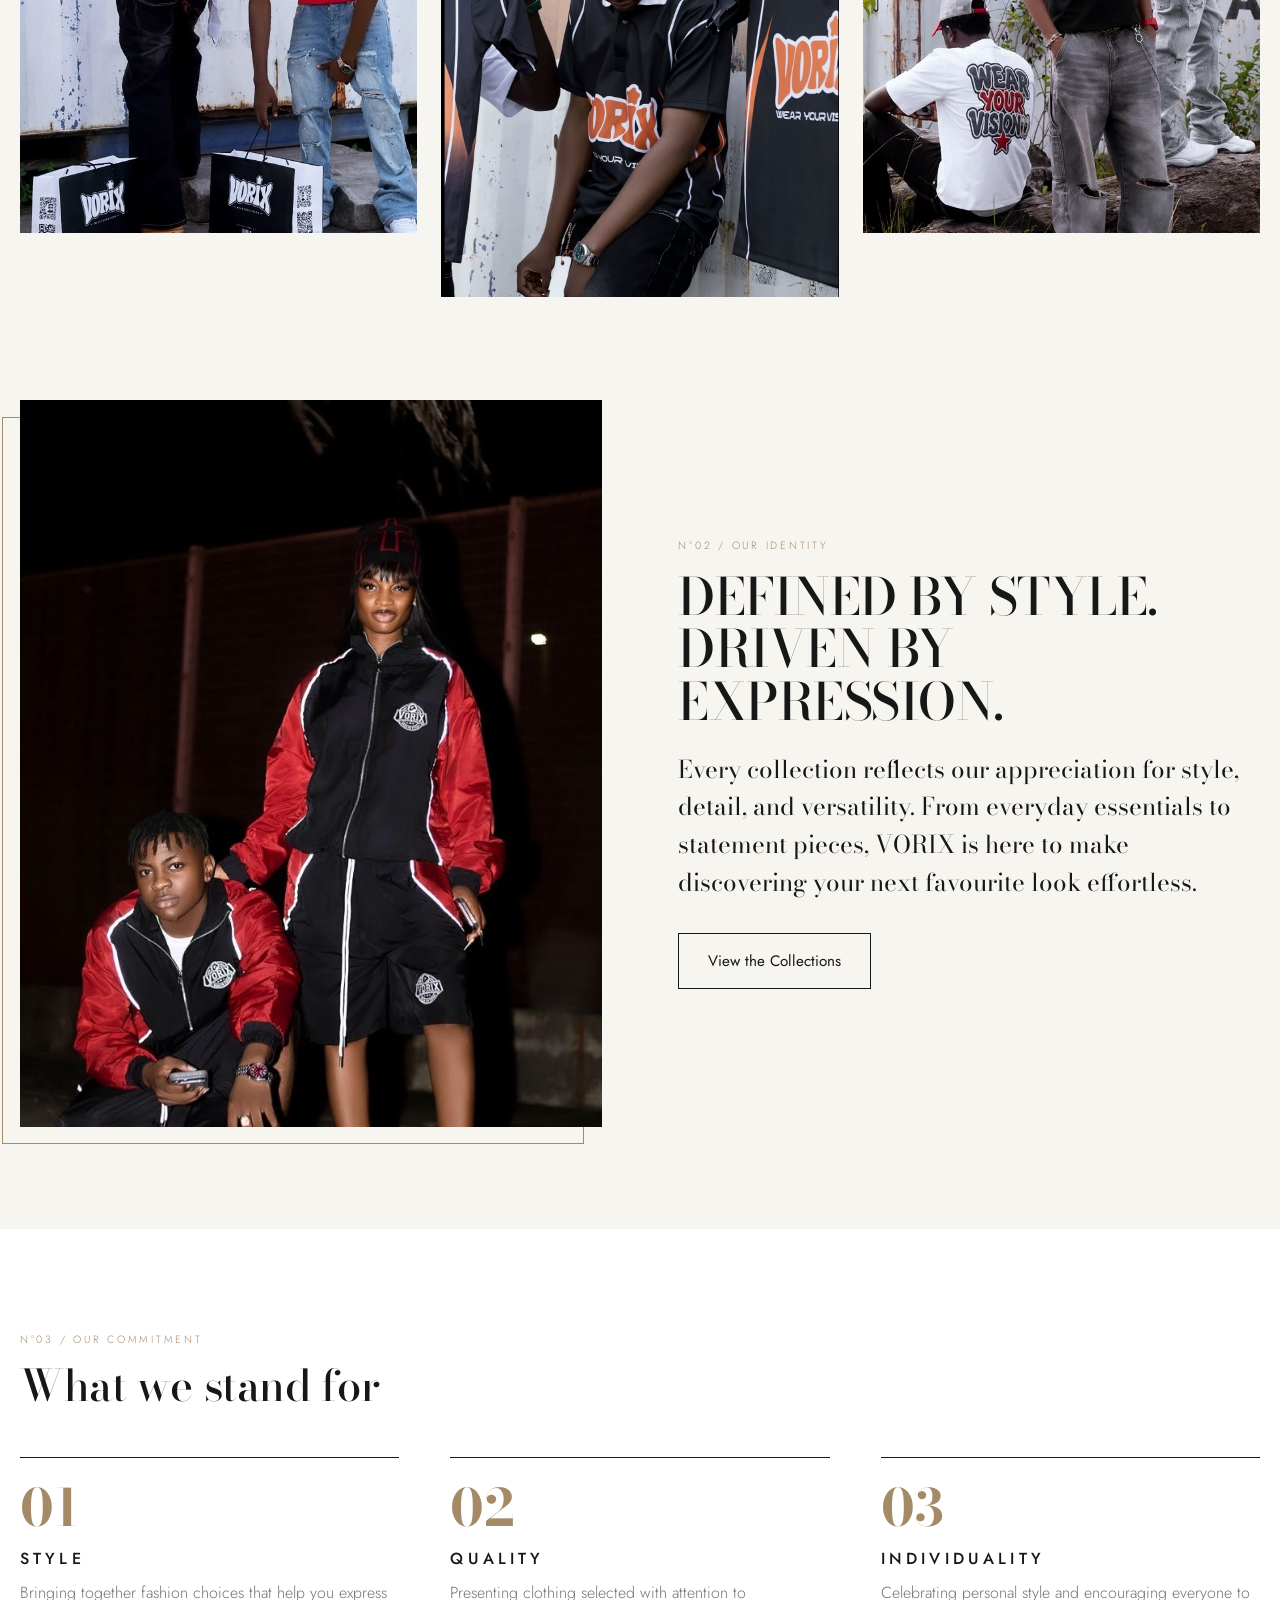
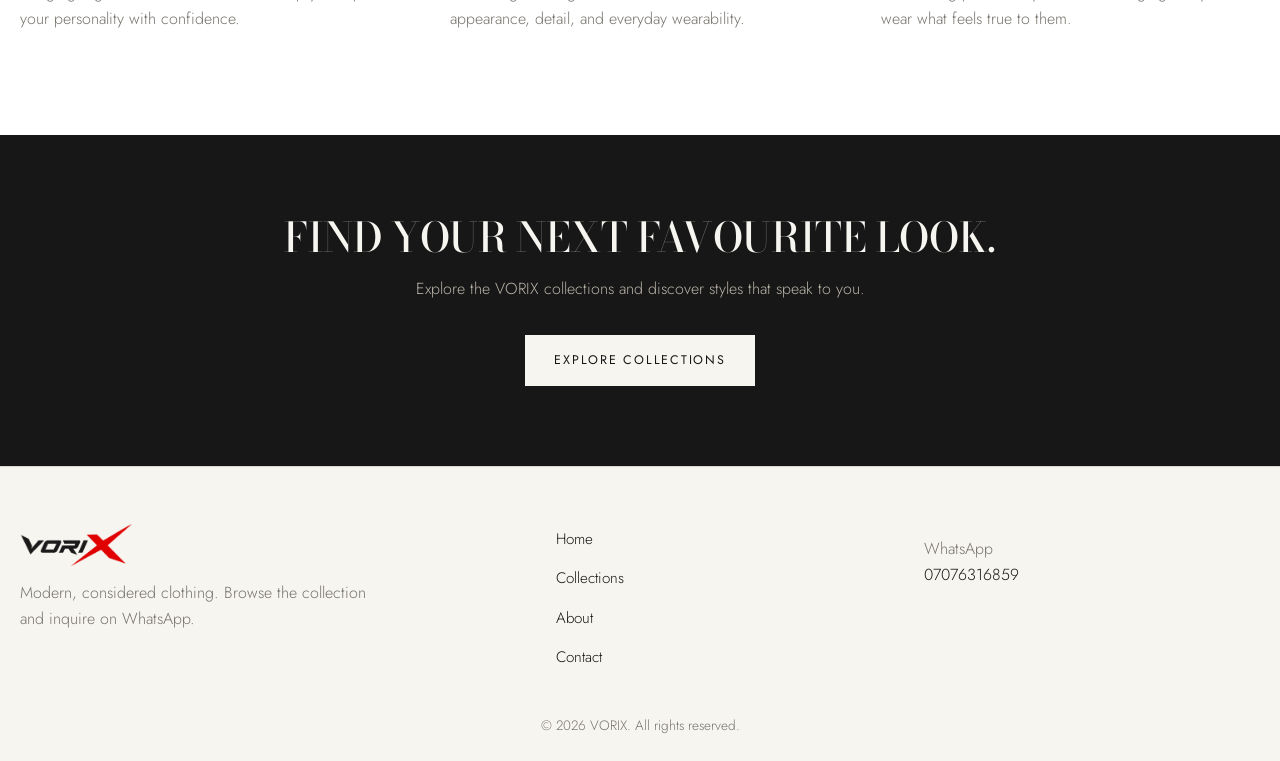
==== commit ded2f45c: "Add files via upload" ====
--- a/about.html
+++ b/about.html
@@ -33,6 +33,7 @@
       <a href="contact.html" >Contact</a>
       <a class="btn btn-sm nav-cta" href="#" data-wa target="_blank" rel="noopener">Make Inquiry</a>
     </nav>
+    <a class="cart-link" href="cart.html" aria-label="Shopping bag, empty"><svg viewBox="0 0 24 24" width="24" height="24" fill="none" stroke="currentColor" stroke-width="1.5" stroke-linecap="round" stroke-linejoin="round" aria-hidden="true" focusable="false"><path d="M5.2 8.5h13.6l-1 11.5H6.2l-1-11.5z"/><path d="M9 8.5V7a3 3 0 0 1 6 0v1.5"/></svg><span class="cart-badge" hidden>0</span></a>
     <button class="menu-btn" aria-label="Menu" aria-expanded="false" aria-controls="nav"><span></span><span></span></button>
   </div>
 </header>
--- a/css/style.css
+++ b/css/style.css
@@ -154,3 +154,54 @@
 .more{font-size:.72rem;color:var(--stone)}
 .btn-block{display:block;width:100%;text-align:center;margin-top:.9rem;text-transform:uppercase;letter-spacing:.14em;font-size:.7rem;padding:.8rem 1rem}
 body.lock{overflow:hidden}
+
+/* ===== Follow VORIX (social) ===== */
+.social{border-block:1px solid var(--line)}
+.soc-head{text-align:center;max-width:42rem;margin:0 auto clamp(2.2rem,5vw,3.5rem)}
+.soc-head h2{text-transform:uppercase;margin-bottom:1rem}
+.soc-head p{color:var(--stone)}
+.soc-grid{display:grid;grid-template-columns:repeat(3,1fr);gap:clamp(1rem,2.2vw,1.75rem)}
+.soc-card{display:flex;flex-direction:column;align-items:flex-start;gap:.9rem;background:#fff;border:1px solid var(--line);padding:clamp(1.6rem,3vw,2.6rem);transition:transform .45s ease,border-color .3s,box-shadow .45s ease}
+.soc-icon{display:grid;place-items:center;width:64px;height:64px;border:1px solid var(--line);border-radius:50%;color:var(--ink);margin-bottom:.8rem;transition:background .35s,color .35s,border-color .35s,transform .45s ease}
+.soc-name{font-size:.7rem;letter-spacing:.28em;color:var(--bronze)}
+.soc-text{color:var(--stone);flex:1;max-width:22rem}
+.soc-cta{display:inline-flex;align-items:center;gap:.6rem;margin-top:.6rem;padding-bottom:.35rem;border-bottom:1px solid var(--ink);font-size:.72rem;letter-spacing:.16em;text-transform:uppercase;transition:gap .3s,color .3s,border-color .3s}
+.soc-cta b{font-weight:400;font-size:1rem;line-height:1}
+.soc-card:hover,.soc-card:focus-visible{transform:translateY(-6px);border-color:var(--bronze);box-shadow:0 18px 40px -22px rgba(23,23,23,.28)}
+.soc-card:hover .soc-icon,.soc-card:focus-visible .soc-icon{background:var(--ink);color:var(--bg);border-color:var(--ink);transform:scale(1.06)}
+.soc-card:hover .soc-cta,.soc-card:focus-visible .soc-cta{gap:.9rem;color:var(--bronze);border-color:var(--bronze)}
+@media(max-width:900px){.soc-card{padding:1.5rem 1.25rem}.soc-icon{width:56px;height:56px}.soc-cta{font-size:.66rem;letter-spacing:.12em}}
+@media(max-width:640px){
+ .soc-grid{grid-template-columns:1fr}
+ .soc-card{display:grid;grid-template-columns:auto 1fr;column-gap:1.1rem;row-gap:.35rem;align-items:center;padding:1.4rem 1.25rem}
+ .soc-icon{grid-row:1/3;margin:0}.soc-name{align-self:end}.soc-text{grid-column:1/-1;margin-top:.6rem}.soc-cta{grid-column:1/-1}
+}
+@media(prefers-reduced-motion:reduce){.soc-card,.soc-icon,.soc-cta{transition:none}.soc-card:hover,.soc-card:focus-visible,.soc-card:hover .soc-icon{transform:none}}
+@media(max-width:640px){.soc-name{grid-row:1/3;align-self:center}.soc-text{margin-top:.3rem}}
+
+/* ===== Card actions: View Product + Order Now ===== */
+.card-actions{display:grid;grid-template-columns:1fr 1fr;gap:.5rem;margin-top:.9rem}
+.card-actions .btn{text-align:center;text-transform:uppercase;letter-spacing:.1em;font-size:.64rem;padding:.8rem .4rem;white-space:nowrap}
+@media(max-width:640px){.card-actions{grid-template-columns:1fr}}
+
+/* ===== Bag icon, badge, toast, card quick-add ===== */
+.bar{justify-content:flex-start}.logo{margin-right:auto}
+.cart-link{position:relative;display:grid;place-items:center;width:44px;height:44px;margin-left:.9rem;color:var(--ink);transition:color .25s}
+.cart-link:hover{color:var(--bronze)}
+.cart-badge{position:absolute;top:2px;right:-1px;min-width:18px;height:18px;padding:0 5px;border-radius:99px;background:var(--bronze);color:#fff;font:500 .66rem/18px Jost,sans-serif;text-align:center}
+.cart-badge.bump{animation:bump .5s ease}
+@keyframes bump{40%{transform:scale(1.45)}100%{transform:scale(1)}}
+@media(max-width:820px){.cart-link{margin-left:0}.menu-btn{margin-left:.1rem}}
+#toast{position:fixed;left:50%;bottom:1.5rem;z-index:400;transform:translate(-50%,24px);opacity:0;pointer-events:none;display:flex;align-items:center;gap:1.2rem;max-width:min(92vw,460px);background:var(--ink);color:#fff;padding:.95rem 1.2rem;box-shadow:0 18px 40px -16px rgba(0,0,0,.45);transition:opacity .35s,transform .35s}
+#toast.show{opacity:1;transform:translate(-50%,0);pointer-events:auto}
+#toast .t-main{display:flex;flex-direction:column;gap:.15rem;min-width:0}
+#toast strong{font-weight:500;font-size:.72rem;letter-spacing:.2em}
+#toast .t-main span{font-size:.85rem;color:#cfc9bf;overflow:hidden;text-overflow:ellipsis;white-space:nowrap}
+#toast a{flex:none;font-size:.7rem;letter-spacing:.16em;text-transform:uppercase;border-bottom:1px solid var(--bronze);padding-bottom:2px;color:#fff}
+.qa{margin-top:.7rem;padding:.8rem;border:1px solid var(--line);background:#fff;animation:fade .25s both}
+.qa>span{display:block;font-size:.64rem;letter-spacing:.2em;text-transform:uppercase;color:var(--stone);margin-bottom:.55rem}
+.qa div{display:flex;flex-wrap:wrap;gap:.4rem}
+.qa button{min-width:42px;padding:.5rem .7rem;border:1px solid var(--line);background:none;font:inherit;font-size:.85rem;cursor:pointer;transition:all .2s}
+.qa button:hover,.qa button:focus-visible{background:var(--ink);color:#fff;border-color:var(--ink)}
+@media(prefers-reduced-motion:reduce){#toast{transition:none}.cart-badge.bump,.qa{animation:none}}
+@media(max-width:820px){body.lock #toast{bottom:12.6rem}}
